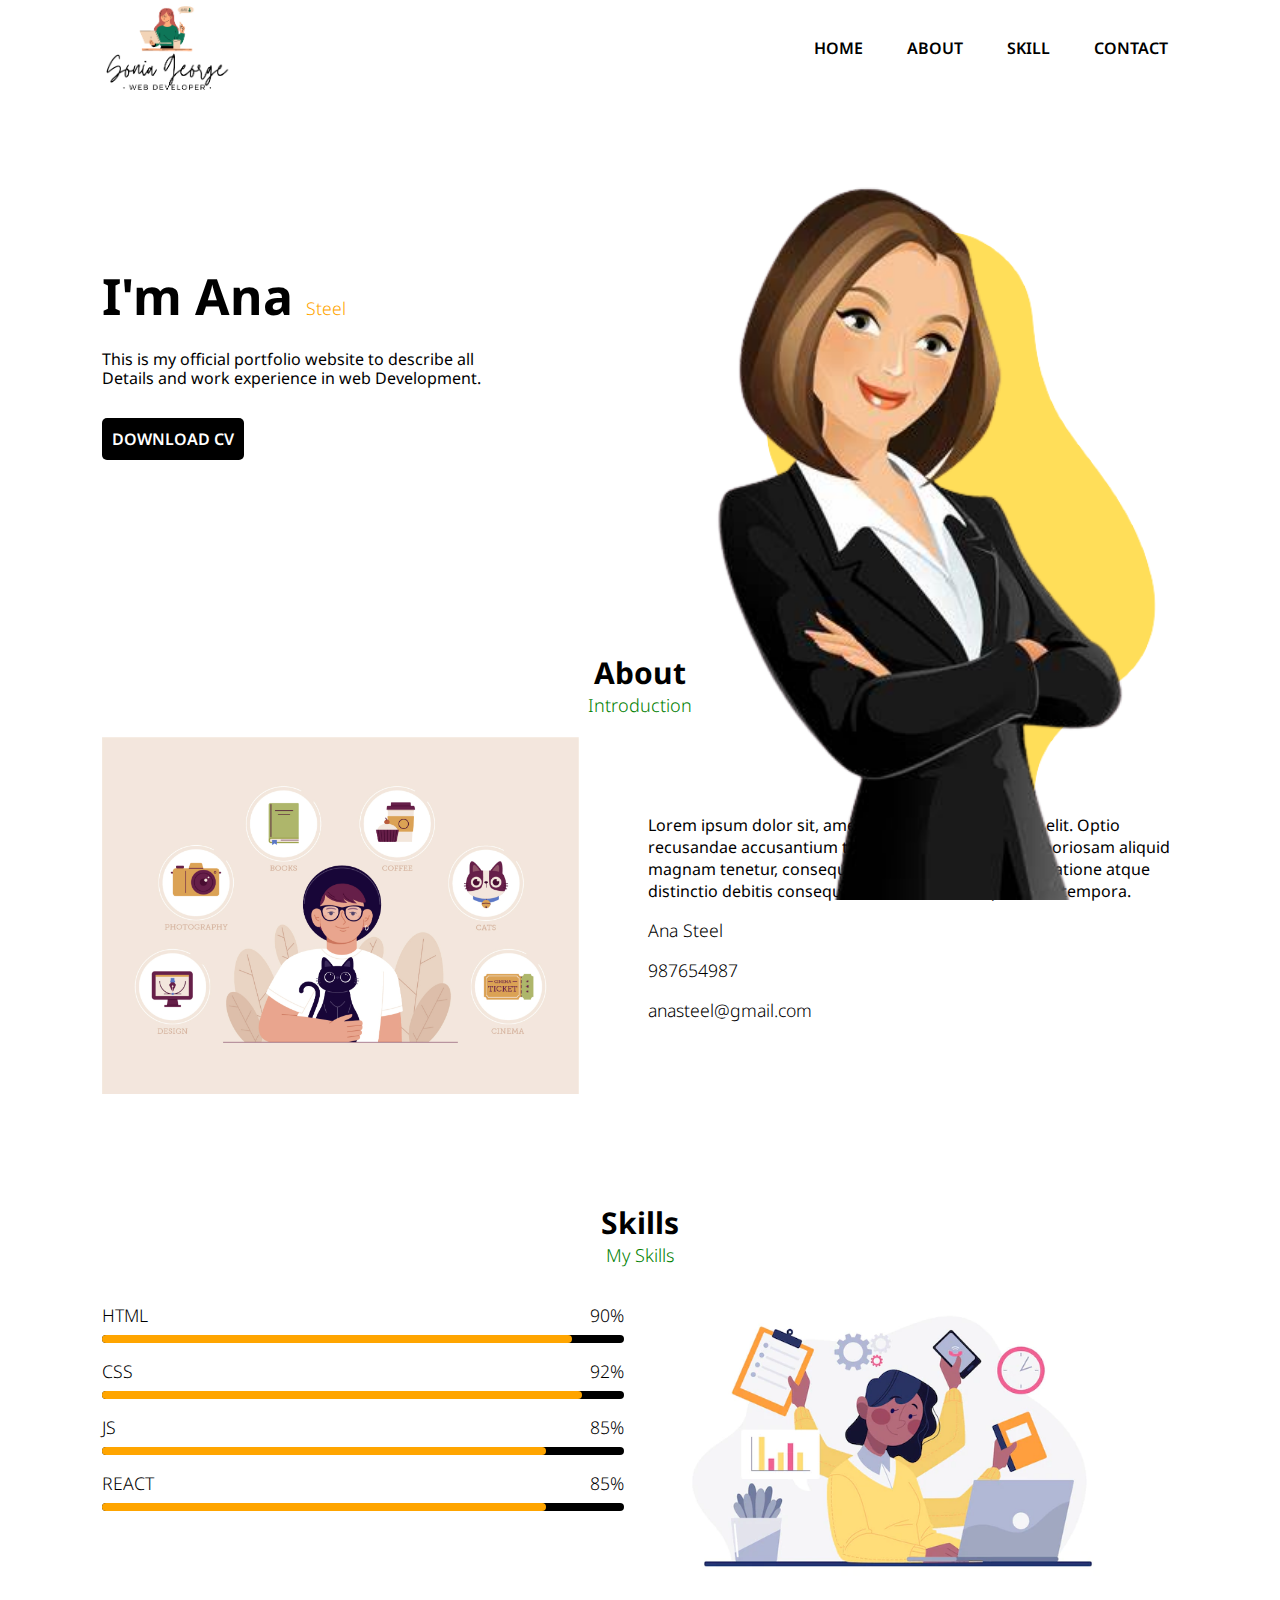
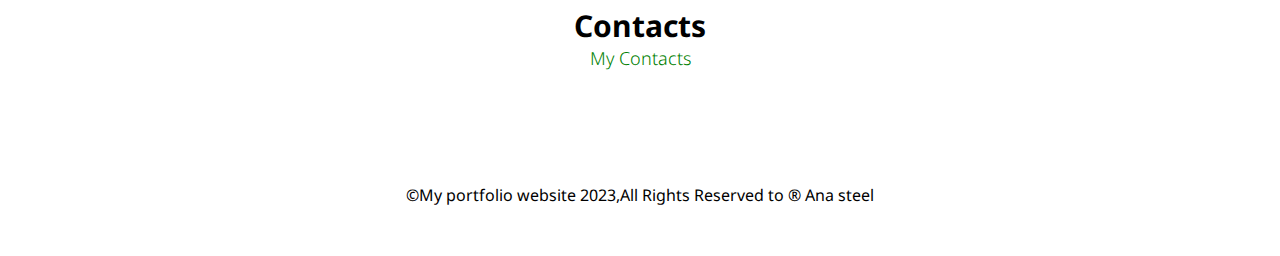
==== index.html @ f96e7079 "portfolio v1" ====
<!DOCTYPE html>
<html lang="en">
<head>
    <meta charset="UTF-8">
    <meta name="viewport" content="width=device-width, initial-scale=1.0">
    <title>Portfolio</title>
    <link rel="stylesheet" href="./style.css">
    <link rel="stylesheet" href="https://cdnjs.cloudflare.com/ajax/libs/font-awesome/6.5.0/css/all.min.css" integrity="sha512-Avb2QiuDEEvB4bZJYdft2mNjVShBftLdPG8FJ0V7irTLQ8Uo0qcPxh4Plq7G5tGm0rU+1SPhVotteLpBERwTkw==" crossorigin="anonymous" referrerpolicy="no-referrer" />
    <link rel="preconnect" href="https://fonts.googleapis.com">
<link rel="preconnect" href="https://fonts.gstatic.com" crossorigin>
<link href="https://fonts.googleapis.com/css2?family=Karla&family=Montserrat:wght@200&family=Noto+Sans:ital,wght@1,200&family=Roboto+Condensed:ital,wght@0,200;0,300;1,100&family=Work+Sans:ital,wght@1,200&display=swap" rel="stylesheet">
</head>
<body>
    
    
    <div id="container" class="container">
        <!-- navbar -->
        <nav>
            
            <img class="logo" src="./images/logo.png" alt="no image">
            
            <ul>
                <li class="list-item"><a class="links" href="#home">HOME</a></li>
                <li class="list-item"><a class="links" href="#about">ABOUT</a></li>
                <li class="list-item"><a class="links" href="#skill">SKILL</a></li>
                <li class="list-item"><a class="links" href="#contacts">CONTACT</a></li>
            </ul>
        </nav>
        <!-- home -->
        <section id="home">
            <div class="home-content">
                <h1 id="username">I'm Ana <span id="Iname">Steel</span></h1>
                <p id="user-details">This is my official portfolio website to describe all
                    <br>
                    Details and work experience in web Development.

                </p>
                <a id="download" href="./aswin kumar mk.docx">DOWNLOAD CV</a>
            </div>
            <div class="home-image">
                <img class="shape" src="./images/shape.png" alt="">
                <img class="girl" src="./images/girl.png" alt="">
            </div>
        </section>
        <!-- about -->
        <section id="about">
            <div class="section-head">
                <h2 class="main-head">About</h2>
                <span class="sub-head">Introduction</span>
            </div>
            <div class="about-body">
                <div class="about-image">
                    <img width="100%" src="./images/about.jpg" alt="">
                </div>
                <div class="about-content">
                    <p>Lorem ipsum dolor sit, amet consectetur adipisicing elit. Optio recusandae accusantium temporibus aspernatur. Laboriosam aliquid magnam tenetur, consequatur provident quia fugiat ratione atque distinctio debitis consequuntur consectetur, quas rem tempora.</p>
                    <div class="information">
                        <div class="info-box">
                            <i class="fa-solid fa-user"></i>
                            <span>Ana Steel</span>
                
                        </div>
                    </div>
                    <div class="information">
                        <div class="info-box">
                            <i class="fa-solid fa-phone"></i>
                            <span>987654987</span>
                
                        </div>
                    </div>
                    <div class="information">
                        <div class="info-box">
                            <i class="fa-solid fa-envelope"></i>
                            <span>anasteel@gmail.com</span>
                
                        </div>
                    </div>
                </div>

            </div>
        </section>
        <!-- skill -->
        <section id="skill">
            <div class="section-head">
                <h2 class="main-head">Skills</h2>
                <span class="sub-head">My Skills</span>
            </div>
            <div class="skill-content">
                <div class="progress-bar">
                    <!-- bar1 -->
                    <div class="bar">
                        <h3>HTML</h3>
                        <span>90%</span>
                        <div class="base-bar"></div>
                        <div class="base-bar html-bar"></div>
                    </div>
                    <!-- bar2 -->
                    <div class="bar">
                        <h3>CSS</h3>
                        <span>92%</span>
                        <div class="base-bar"></div>
                        <div class="base-bar css-bar"></div>
                    </div>
                    <!-- bar3 -->
                    <div class="bar">
                        <h3>JS</h3>
                        <span>85%</span>
                        <div class="base-bar"></div>
                        <div class="base-bar js-bar"></div>
                    </div>
                    <!-- bar4 -->
                    <div class="bar">
                        <h3>REACT</h3>
                        <span>85%</span>
                        <div class="base-bar"></div>
                        <div class="base-bar react-bar"></div>
                    </div>
                </div>
                <div class="skill-img">
                    <img src="./images/skills.webp" alt="">
                </div>
            </div>
        </section>
        <!-- contacts -->
        <section id="contacts">
            <div class="section-head">
                <h2 class="main-head">Contacts</h2>
                <span class="sub-head">My Contacts</span>
            </div>
            <div class="icon-collections">
                <div class="icon">
                    <a href="">
                        <i class="fa-brands fa-linkedin-in brand"></i>
                    </a>
                </div>
                <div class="icon">
                    <a href="">
                        <i class="fa-brands fa-github brand"></i>
                    </a>
                </div>
                <div class="icon">
                    <a href="">
                        <i class="fa-brands fa-twitter brand"></i>
                    </a>
                </div>
                <div class="icon">
                    <a href="">
                        <i class="fa-brands fa-facebook brand"></i>
                    </a>
                </div>
                
            
                <div class="icon">
                    <a href="">
                        <i class="fa-brands fa-instagram brand"></i>
                    </a>
                </div>
                <div class="icon">
                    <a href="mailto:aswinkumarmk007@gmail.com">
                        <i class="fa-solid fa-envelope brand"></i>
                    </a>
                </div>
            </div>

        </section>
        <!-- footer -->
        <footer>
            <p>&copy;My portfolio website 2023,All Rights Reserved to &reg; Ana steel</p>
            <div class="icon up-arrow">
                <a href="#container">
                    <i class="fa-solid fa-chevron-up brand"></i>
                </a>
            </div>
        </footer>

    </div>
    
</body>
</html>
---- style.css ----
*{
    margin: 0px;
    padding: 0px;
    font-family: 'Noto Sans', sans-serif;
}
.container{
    width: 100%;
    height: 100vh;
    position: relative;
}
nav{
    display: flex;
    justify-content: space-between;
    width: 85%;
    align-items: center;
    margin-left: 100px;
}
.logo{
    width: 130px;

}
.list-item{
    display: inline;
    list-style: none;
    margin: 0px 20px;

}
.links{
    text-decoration: none;
    font-weight: 600;
    color: black;
}
.links:hover{
    color: red;
}
.home-content{
    margin: 13% 0px 0px 8%;
}
#username{
    font-size: 50px;
    margin-bottom: 20px;

}
#Iname{
    color: orange;
}
#user-details{
    line-height: 1.2;
}
#download{
    text-decoration: none;
    background-color: black;
    color: white;
    font-weight: 600;
    padding: 10px;
    border-radius: 5px;
    margin-top: 30px;
    display: inline-block;
}
.home-image{
    width: 45%;
    height: 80%;
    position: absolute;
    right: 30px;
    bottom: 0;
}
.home-image>img{
    height: 100%;
    position: absolute;
    bottom: 0;
    left: 50%;
    transform: translateX(-50%);
    transition: bottam 1s, left 1s;
}
.home-image:hover .shape{
    bottom: 80px;
}
.home-image:hover .girl{
    left: 40%;
}
#about{
    margin: 15% 8% 0px 8%;
}
.section-head{
    text-align: center;
}
.main-head{
    font-size: 30px;
}
.sub-head{
    font-size: 18px;
    color: green;
}
.about-body{
    display: grid;
    grid-template-columns: repeat(2,1fr);
    gap: 1rem;
    margin-top: 20px;
    align-items: center;

}
.about-image>img{
    width: 90%;

}
.information{
    margin-top: 1rem;
}
#skill{
    margin: 8% 8% 0px 8%;
}
.skill-content{
    display: grid;
    grid-template-columns: repeat(2,1fr);
    gap: 2rem;
    margin-top: 20px;

}
.skill-img>img{
    width: 90%;
}
.bar{
    display: flex;
    justify-content: space-between;
    align-items: center;
    padding: 1rem 0px;
    position: relative;
}
.bar>h3,span{
    font-weight: 300;
    font-size: 1.1rem;
}
.base-bar{
    width: 100%;
    height: 0.5rem;
    background-color: black;
    border-radius: 0.5rem;
    position: absolute;
    bottom: 0px;
}
.html-bar{
    width: 90%;
    height: 0.5rem;
    background-color: orange;
}
.css-bar{
    width: 92%;
    height: 0.5rem;
    background-color: orange;
}
.js-bar{
    width: 85%;
    height: 0.5rem;
    background-color: orange;

}
.react-bar{
    width: 85%;
    height: 0.5rem;
    background-color: orange;
}
.icon-collections{
    display: flex;
    justify-content: center;
    align-items: center;
    margin-top: 5%;
}
.icon{
    width: 50px;
    height: 50px;
    /* border: 1px solid; */
    border-radius: 50%;
    display: flex;
    justify-content: center;
    align-items: center;
    margin: 0px 6px;
}
.icon:hover{
   background-image: linear-gradient(orange,yellow,white);
}
.brand{
    font-size: 30px;
    color: black;
}
.icon:hover .brand{
    color: white;
    animation: move 1s;
}
@keyframes move{
    0%{
        transform: rotate(15deg);
    }
    25%{
        transform: rotate(-15deg);
    }
    50%{
        transform: rotate(15deg);
    }
    75%{
        transform: rotate(-15deg);
    }
    100%{
        transform: rotate(15deg);
    }
}
footer>p{
    font-size: 600;
    text-align: center;
}
.up-arrow{
    float: right;
    margin: -30px 30px 30px 0px;
}
html{
    scroll-behavior: smooth;
}
::-webkit-scrollbar{
    width: 10px;
    border-radius: 10px;
}
::-webkit-scrollbar-track{
    border-radius: 10px;
    background: gray;
}
::-webkit-scrollbar-thumb{
    border-radius: 10px;
    background: orange;
}
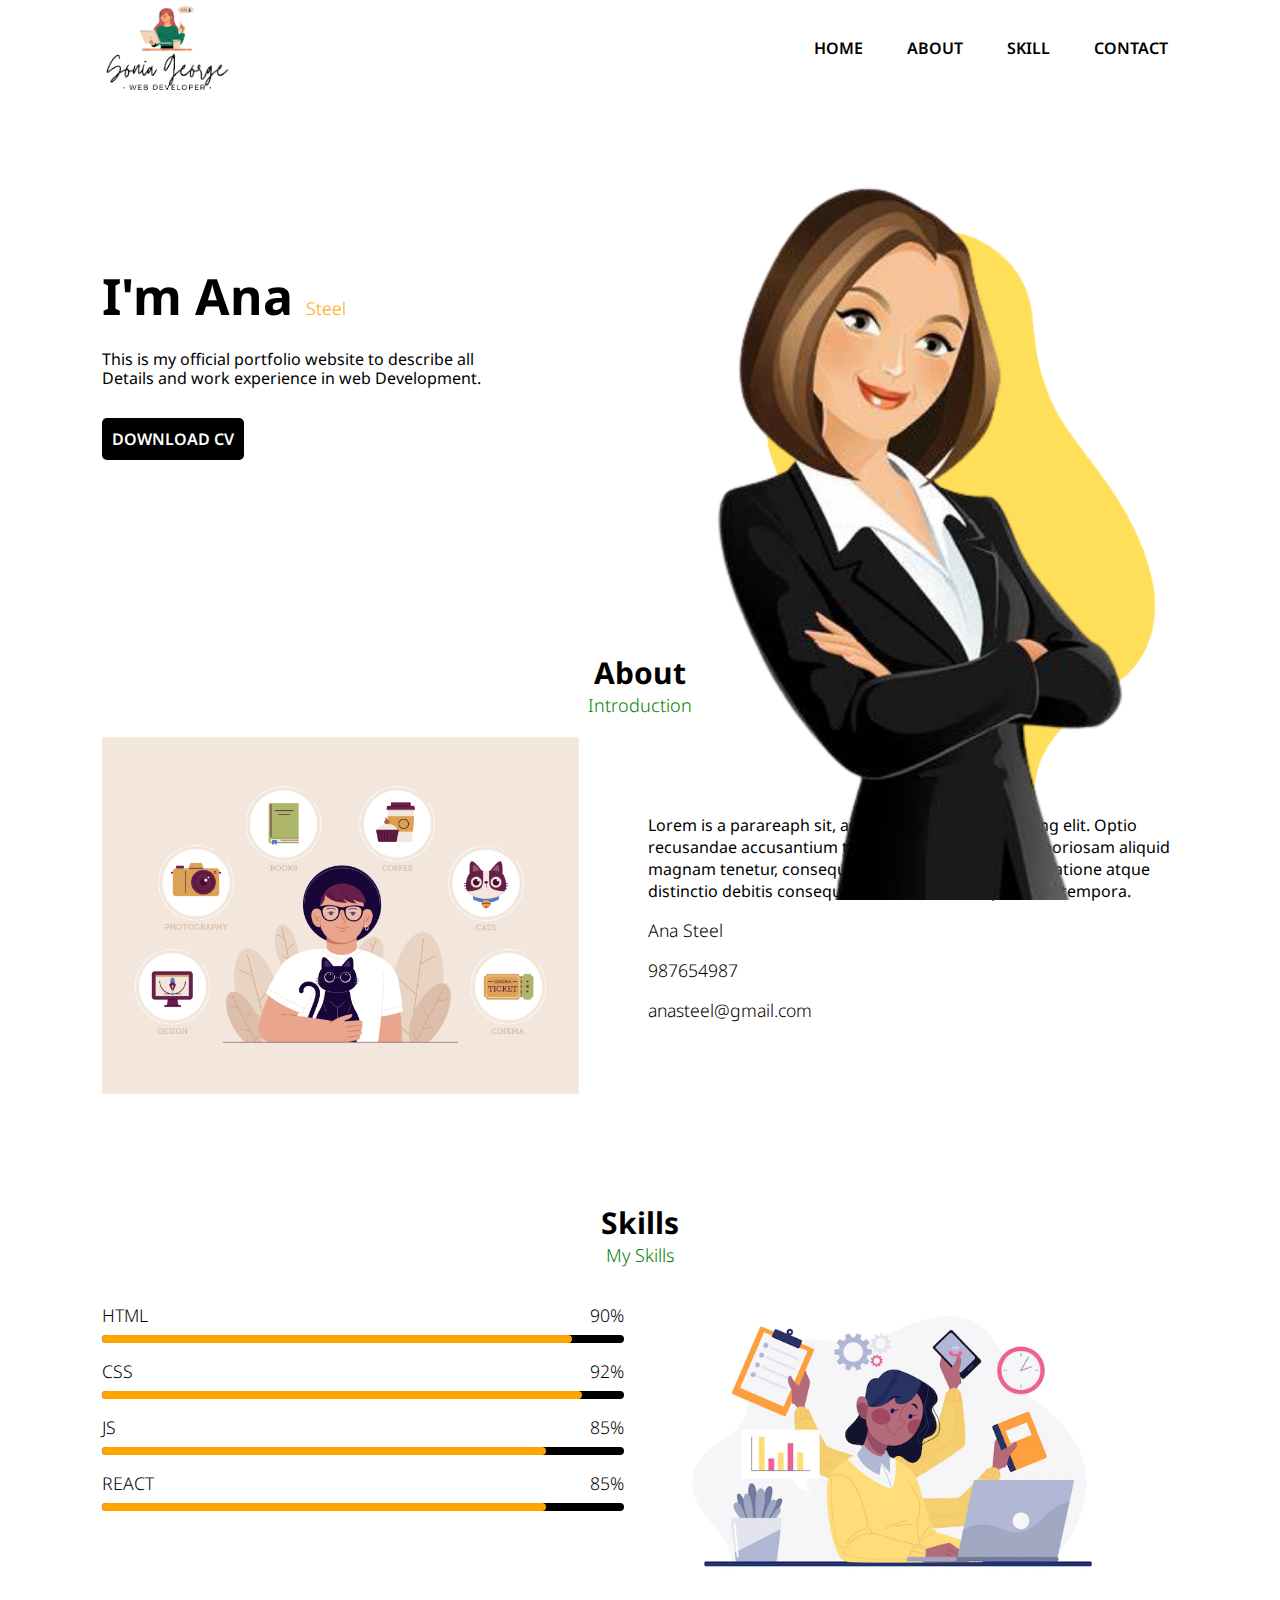
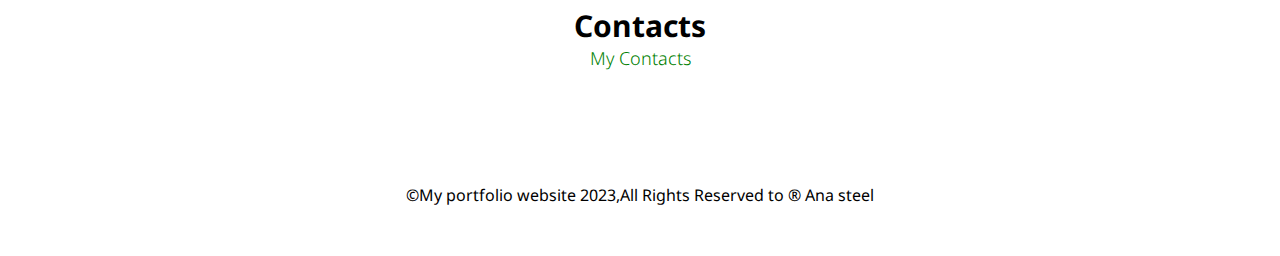
==== commit cf569a02: "portfolio v2" ====
--- a/index.html
+++ b/index.html
@@ -53,7 +53,7 @@
                     <img width="100%" src="./images/about.jpg" alt="">
                 </div>
                 <div class="about-content">
-                    <p>Lorem ipsum dolor sit, amet consectetur adipisicing elit. Optio recusandae accusantium temporibus aspernatur. Laboriosam aliquid magnam tenetur, consequatur provident quia fugiat ratione atque distinctio debitis consequuntur consectetur, quas rem tempora.</p>
+                    <p>Lorem is a parareaph sit, amet consectetur adipisicing elit. Optio recusandae accusantium temporibus aspernatur. Laboriosam aliquid magnam tenetur, consequatur provident quia fugiat ratione atque distinctio debitis consequuntur consectetur, quas rem tempora.</p>
                     <div class="information">
                         <div class="info-box">
                             <i class="fa-solid fa-user"></i>
